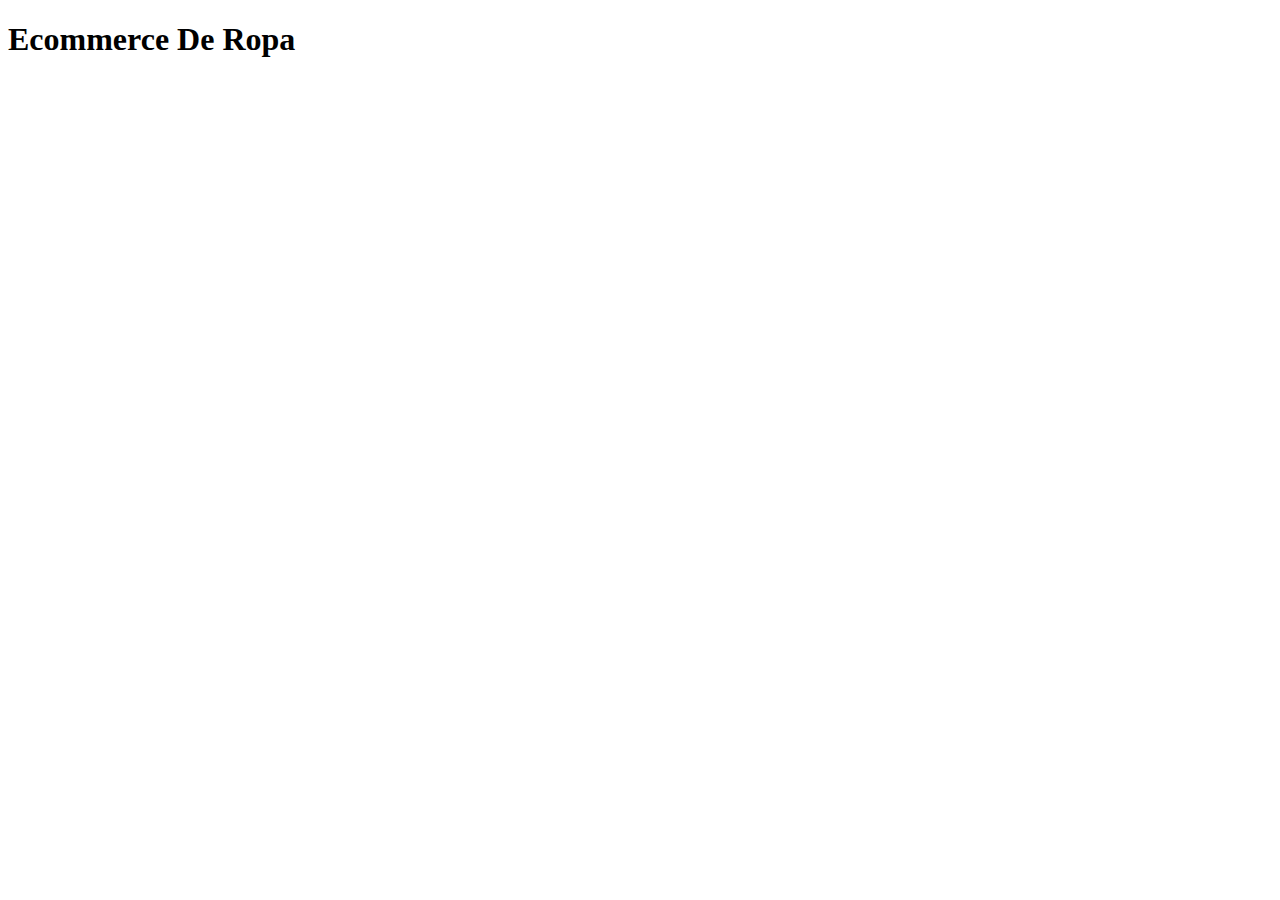
==== index.html @ 312924f1 "Primer commit" ====
<!DOCTYPE html>
<html lang="en">
<head>
    <meta charset="UTF-8">
    <meta name="viewport" content="width=device-width, initial-scale=1.0">
    <link rel="stylesheet" href="css/style.css">
    <title>Ecommerce De Ropa</title>
</head>
<body>
    <h1>Ecommerce De Ropa</h1>
</body>
</html>
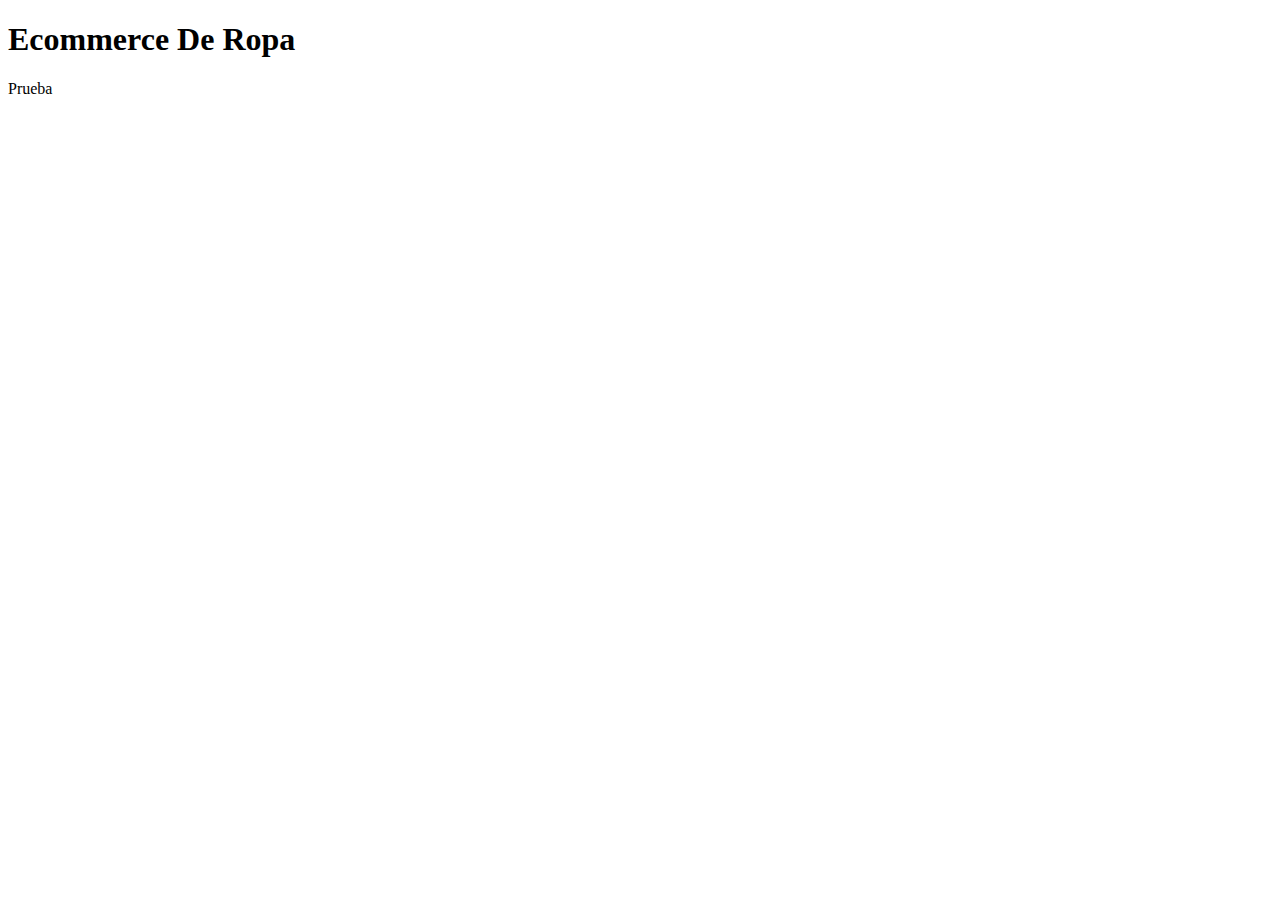
==== commit 2018ae59: "Creacion estructura de carpetas" ====
--- a/index.html
+++ b/index.html
@@ -8,5 +8,6 @@
 </head>
 <body>
     <h1>Ecommerce De Ropa</h1>
+    <p>Prueba</p>
 </body>
 </html>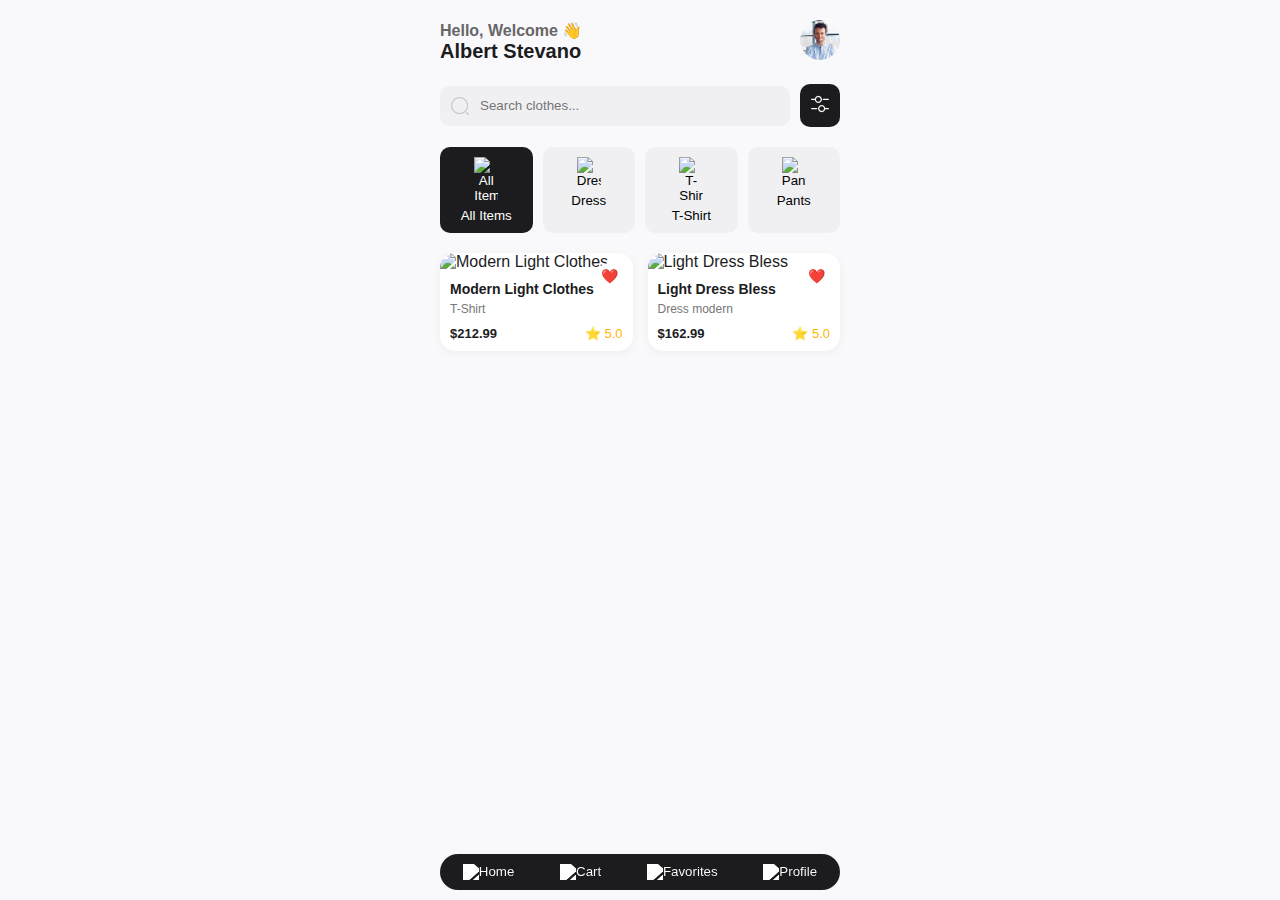
==== commit 7a3f67b9: "estructura de detail.html y css" ====
--- a/index.html
+++ b/index.html
@@ -7,7 +7,87 @@
     <title>Ecommerce De Ropa</title>
 </head>
 <body>
-    <h1>Ecommerce De Ropa</h1>
-    <p>Prueba</p>
+    <div class="container">
+        <!-- Encabezado con mensaje de bienvenida y foto de perfil -->
+        <header class="header">
+            <div class="welcome">
+                <h1>Hello, Welcome 👋</h1>
+                <h2 class="username">Albert Stevano</h2>
+            </div>
+
+            <div class="profile">
+                <img src="/storage/img/Profile.png" alt="Foto de perfil de Albert Stevano" class="profile-img">
+            </div>
+        </header>
+        <div class="search-bar">
+            <div class="search-input">
+                <img src="/storage/img/search-normal.png" alt="Buscar" class="search-icon">
+                <input type="text" placeholder="Search clothes...">
+              </div>
+            <button class="filter-btn">
+              <img src="/storage/img/Main Icon.png" alt="Filter icon">
+            </button>
+          </div>
+
+          <div class="category-bar">
+            <button class="category-btn active">
+              <img src="/storage/img/all.png" alt="All Items">
+              <span>All Items</span>
+            </button>
+          
+            <button class="category-btn">
+              <img src="/storage/img/dress.png" alt="Dress">
+              <span>Dress</span>
+            </button>
+          
+            <button class="category-btn">
+              <img src="/storage/img/tshirt.png" alt="T-Shirt">
+              <span>T-Shirt</span>
+            </button>
+          
+            <button class="category-btn">
+              <img src="/storage/img/pants.png" alt="Pants">
+              <span>Pants</span>
+            </button>
+          </div>
+          <div class="product-list">
+            <div class="product-card">
+              <div class="product-image">
+                <img src="/storage/img/product1.png" alt="Modern Light Clothes">
+                <button class="favorite-btn">❤️</button>
+              </div>
+              <div class="product-info">
+                <h3>Modern Light Clothes</h3>
+                <p class="product-category">T-Shirt</p>
+                <div class="price-rating">
+                  <span class="price">$212.99</span>
+                  <span class="rating">⭐ 5.0</span>
+                </div>
+              </div>
+            </div>
+          
+            <div class="product-card">
+              <div class="product-image">
+                <img src="/storage/img/product2.png" alt="Light Dress Bless">
+                <button class="favorite-btn">❤️</button>
+              </div>
+              <div class="product-info">
+                <h3>Light Dress Bless</h3>
+                <p class="product-category">Dress modern</p>
+                <div class="price-rating">
+                  <span class="price">$162.99</span>
+                  <span class="rating">⭐ 5.0</span>
+                </div>
+              </div>
+            </div>
+          </div>
+    </div>
+    <nav class="bottom-nav">
+        <button><img src="/storage/img/home.png" alt="Home"></button>
+        <button><img src="/storage/img/cart.png" alt="Cart"></button>
+        <button><img src="/storage/img/heart.png" alt="Favorites"></button>
+        <button><img src="/storage/img/user.png" alt="Profile"></button>
+      </nav>
+      
 </body>
-</html>+</html>
--- a/css/style.css
+++ b/css/style.css
@@ -0,0 +1,208 @@
+/* ----------- RESET BÁSICO ----------- */
+/* Elimina márgenes y paddings por defecto, y establece el sistema de cajas */
+* {
+  margin: 0;
+  padding: 0;
+  box-sizing: border-box;
+  font-family: 'Encode Sans', sans-serif;
+}
+
+body {
+  background-color: #f9f9fc; /* Color de fondo suave */
+  color: #1c1c1e; /* Texto oscuro */
+  padding: 20px; /* Espaciado interno para separar del borde de pantalla */
+}
+
+.container {
+  max-width: 400px; /* Tamaño ideal para dispositivos móviles */
+  margin: auto; /* Centrado horizontal */
+}
+
+/* ----------- HEADER ----------- */
+.header {
+  display: flex;
+  justify-content: space-between; /* Separar el saludo del perfil */
+  align-items: center;
+  margin-bottom: 20px;
+}
+
+.welcome h1 {
+  font-size: 16px;
+  color: #666; /* Texto gris claro */
+}
+
+.username {
+  font-size: 20px;
+  font-weight: bold;
+}
+
+.profile-img {
+  width: 40px;
+  height: 40px;
+  border-radius: 50%; /* Imagen redonda */
+}
+
+/* ----------- SEARCH BAR ----------- */
+.search-bar {
+  display: flex;
+  align-items: center;
+  gap: 10px; /* Espacio entre input y botón */
+  margin-bottom: 20px;
+}
+
+.search-input {
+  flex: 1; /* Ocupa el espacio restante */
+  display: flex;
+  align-items: center;
+  background-color: #f0f0f3;
+  padding: 10px;
+  border-radius: 10px;
+}
+
+.search-icon {
+  width: 20px;
+  margin-right: 10px;
+}
+
+.search-input input {
+  border: none;
+  background: transparent; /* Elimina el fondo del input */
+  outline: none; /* Quita el borde al hacer clic */
+  width: 100%;
+}
+
+/* ----------- BOTÓN DE FILTRO ----------- */
+.filter-btn {
+  background-color: #1c1c1e; /* Fondo oscuro */
+  border: none;
+  padding: 10px;
+  border-radius: 10px;
+  cursor: pointer;
+}
+
+.filter-btn img {
+  width: 20px;
+}
+
+/* ----------- BARRA DE CATEGORÍAS ----------- */
+.category-bar {
+  display: flex;
+  justify-content: space-between;
+  gap: 10px; /* Espacio entre categorías */
+  margin-bottom: 20px;
+}
+
+.category-btn {
+  flex: 1;
+  background-color: #f0f0f3;
+  border: none;
+  padding: 10px;
+  border-radius: 10px;
+  display: flex;
+  flex-direction: column;
+  align-items: center;
+  gap: 5px;
+  cursor: pointer;
+}
+
+.category-btn.active {
+  background-color: #1c1c1e;
+  color: white;
+}
+
+.category-btn img {
+  width: 24px;
+}
+
+/* ----------- LISTA DE PRODUCTOS ----------- */
+.product-list {
+  display: grid;
+  grid-template-columns: 1fr 1fr; /* 2 columnas iguales */
+  gap: 15px;
+}
+
+.product-card {
+  background-color: white;
+  border-radius: 15px;
+  overflow: hidden;
+  box-shadow: 0 2px 8px rgba(0, 0, 0, 0.05); /* Sombra suave */
+}
+
+.product-image {
+  position: relative;
+}
+
+.product-image img {
+  width: 100%; /* Imagen ocupa todo el ancho de su contenedor */
+  display: block;
+}
+
+.favorite-btn {
+  position: absolute; /* Posiciona sobre la imagen */
+  top: 10px;
+  right: 10px;
+  background-color: white;
+  border: none;
+  border-radius: 50%;
+  padding: 5px;
+  font-size: 14px;
+  cursor: pointer;
+}
+
+.product-info {
+  padding: 10px;
+}
+
+.product-info h3 {
+  font-size: 14px;
+  margin-bottom: 5px;
+}
+
+.product-category {
+  font-size: 12px;
+  color: #777;
+  margin-bottom: 10px;
+}
+
+.price-rating {
+  display: flex;
+  justify-content: space-between;
+  align-items: center;
+  font-size: 13px;
+}
+
+.price {
+  font-weight: bold;
+  color: #1c1c1e;
+}
+
+.rating {
+  color: #ffb703; /* Estrella amarilla */
+}
+
+/* ----------- NAVEGACIÓN INFERIOR ----------- */
+.bottom-nav {
+  position: fixed;
+  bottom: 10px;
+  left: 50%;
+  transform: translateX(-50%); /* Centrado horizontal */
+  width: 90%;
+  max-width: 400px;
+  background-color: #1c1c1e;
+  padding: 10px 0;
+  border-radius: 30px;
+  display: flex;
+  justify-content: space-around;
+  align-items: center;
+}
+
+.bottom-nav button {
+  background: none;
+  border: none;
+  cursor: pointer;
+}
+
+.bottom-nav img {
+  width: 24px;
+  filter: brightness(0) invert(1); /* Convierte el ícono a blanco */
+}
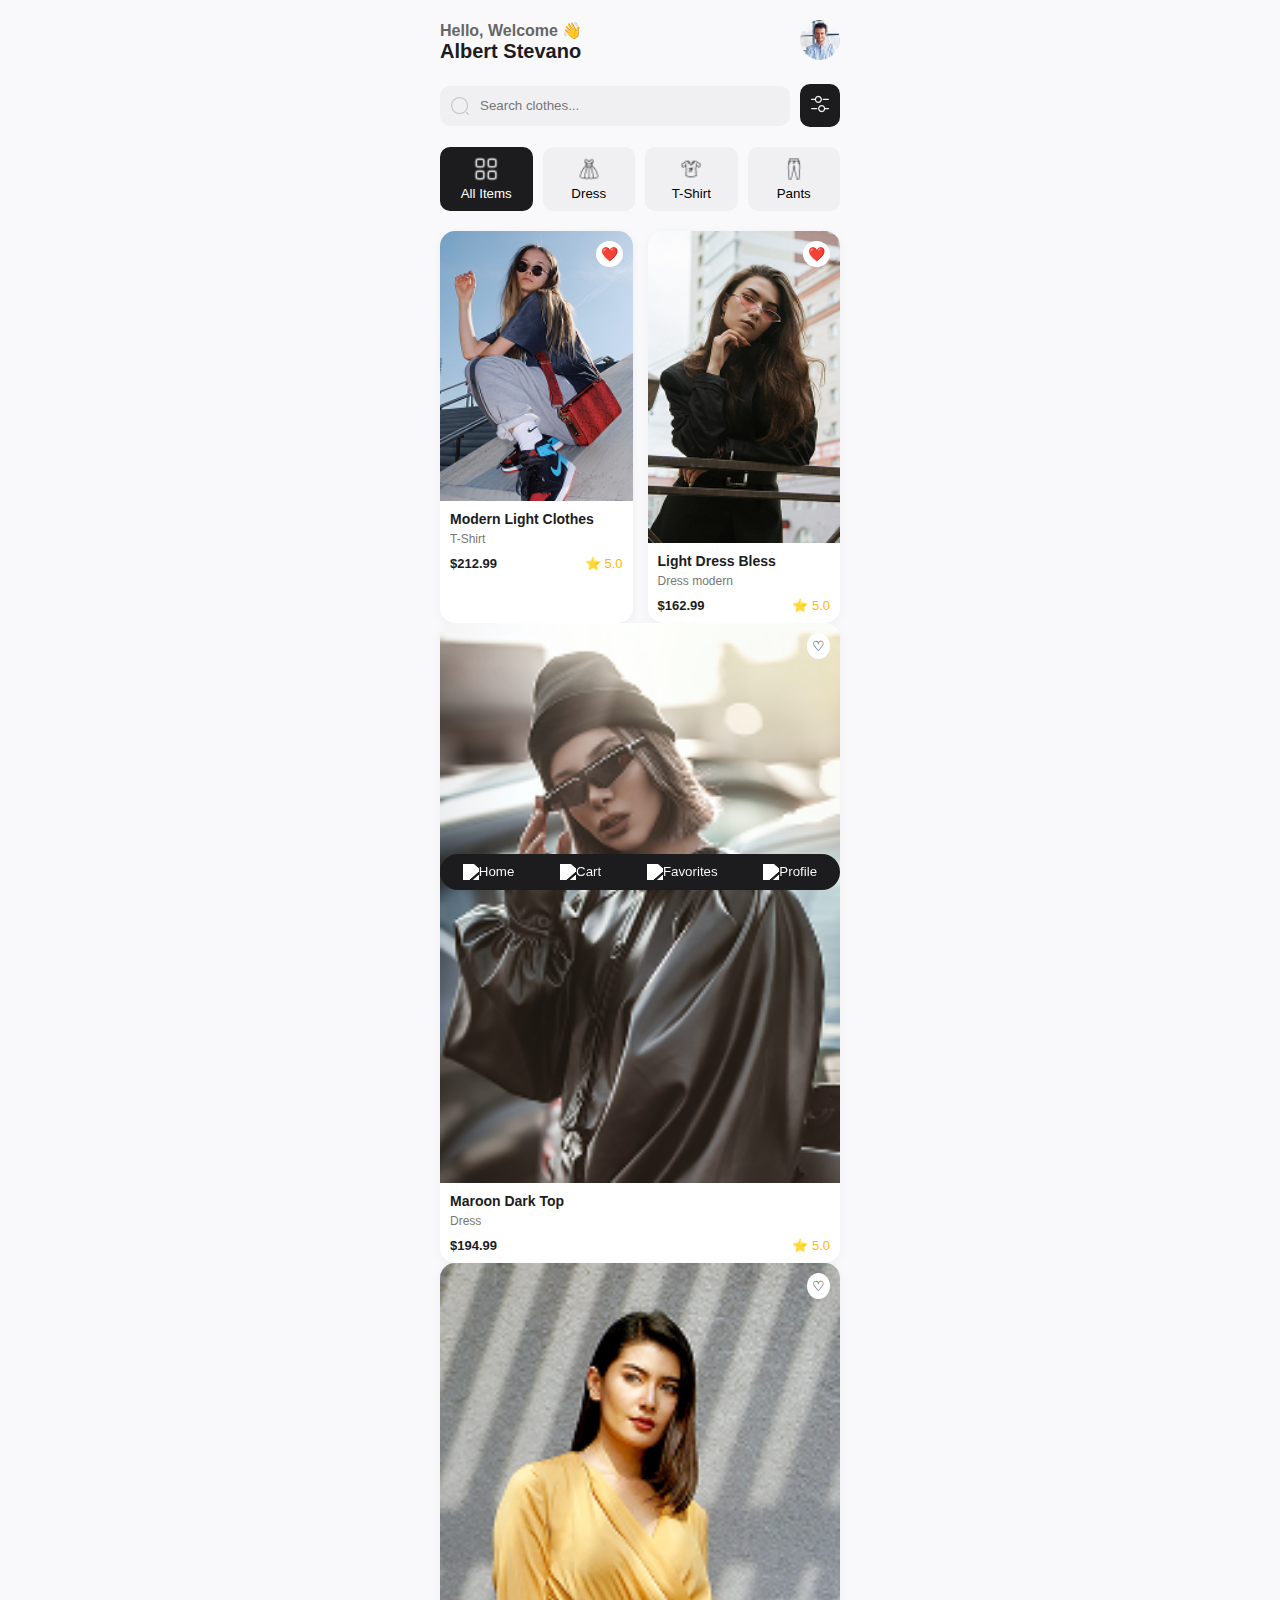
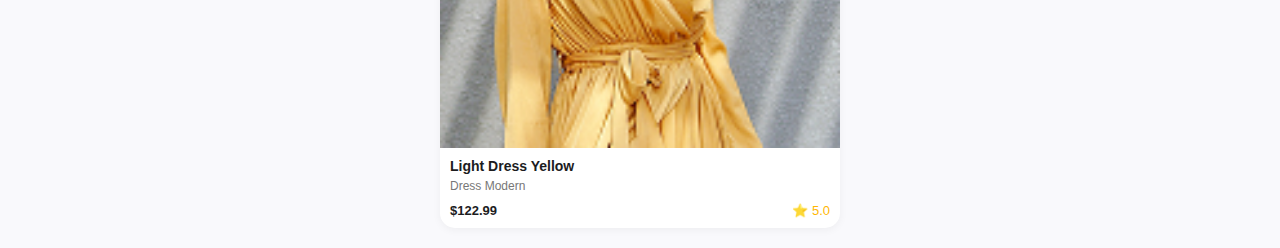
==== commit dd29f944: "Agregamos imagenes , estructura y diseño del detail.html" ====
--- a/index.html
+++ b/index.html
@@ -31,29 +31,29 @@
 
           <div class="category-bar">
             <button class="category-btn active">
-              <img src="/storage/img/all.png" alt="All Items">
+              <img src="/storage/img/Default Icon.png" alt="All Items">
               <span>All Items</span>
             </button>
           
             <button class="category-btn">
-              <img src="/storage/img/dress.png" alt="Dress">
+              <img src="/storage/img/Default Icon (1).png" alt="Dress">
               <span>Dress</span>
             </button>
           
             <button class="category-btn">
-              <img src="/storage/img/tshirt.png" alt="T-Shirt">
+              <img src="/storage/img/Default Icon (2).png" alt="T-Shirt">
               <span>T-Shirt</span>
             </button>
           
             <button class="category-btn">
-              <img src="/storage/img/pants.png" alt="Pants">
+              <img src="/storage/img/Default Icon (3).png" alt="Pants">
               <span>Pants</span>
             </button>
           </div>
           <div class="product-list">
             <div class="product-card">
               <div class="product-image">
-                <img src="/storage/img/product1.png" alt="Modern Light Clothes">
+                <img src="/storage/img/Product 1.png" alt="Modern Light Clothes">
                 <button class="favorite-btn">❤️</button>
               </div>
               <div class="product-info">
@@ -68,7 +68,7 @@
           
             <div class="product-card">
               <div class="product-image">
-                <img src="/storage/img/product2.png" alt="Light Dress Bless">
+                <img src="/storage/img/Product 2.png" alt="Light Dress Bless">
                 <button class="favorite-btn">❤️</button>
               </div>
               <div class="product-info">
@@ -78,6 +78,36 @@
                   <span class="price">$162.99</span>
                   <span class="rating">⭐ 5.0</span>
                 </div>
+              </div>
+            </div>
+          </div>
+
+          <div class="product-card">
+            <div class="product-image">
+              <img src="/storage/img/Product 3.png" alt="Maroon Dark Top">
+              <button class="favorite-btn">♡</button>
+            </div>
+            <div class="product-info">
+              <h3>Maroon Dark Top</h3>
+              <div class="product-category">Dress</div>
+              <div class="price-rating">
+                <span class="price">$194.99</span>
+                <span class="rating">⭐ 5.0</span>
+              </div>
+            </div>
+          </div>
+        
+          <div class="product-card">
+            <div class="product-image">
+              <img src="/storage/img/Product 4.png" alt="Light Dress Yellow">
+              <button class="favorite-btn">♡</button>
+            </div>
+            <div class="product-info">
+              <h3>Light Dress Yellow</h3>
+              <div class="product-category">Dress Modern</div>
+              <div class="price-rating">
+                <span class="price">$122.99</span>
+                <span class="rating">⭐ 5.0</span>
               </div>
             </div>
           </div>
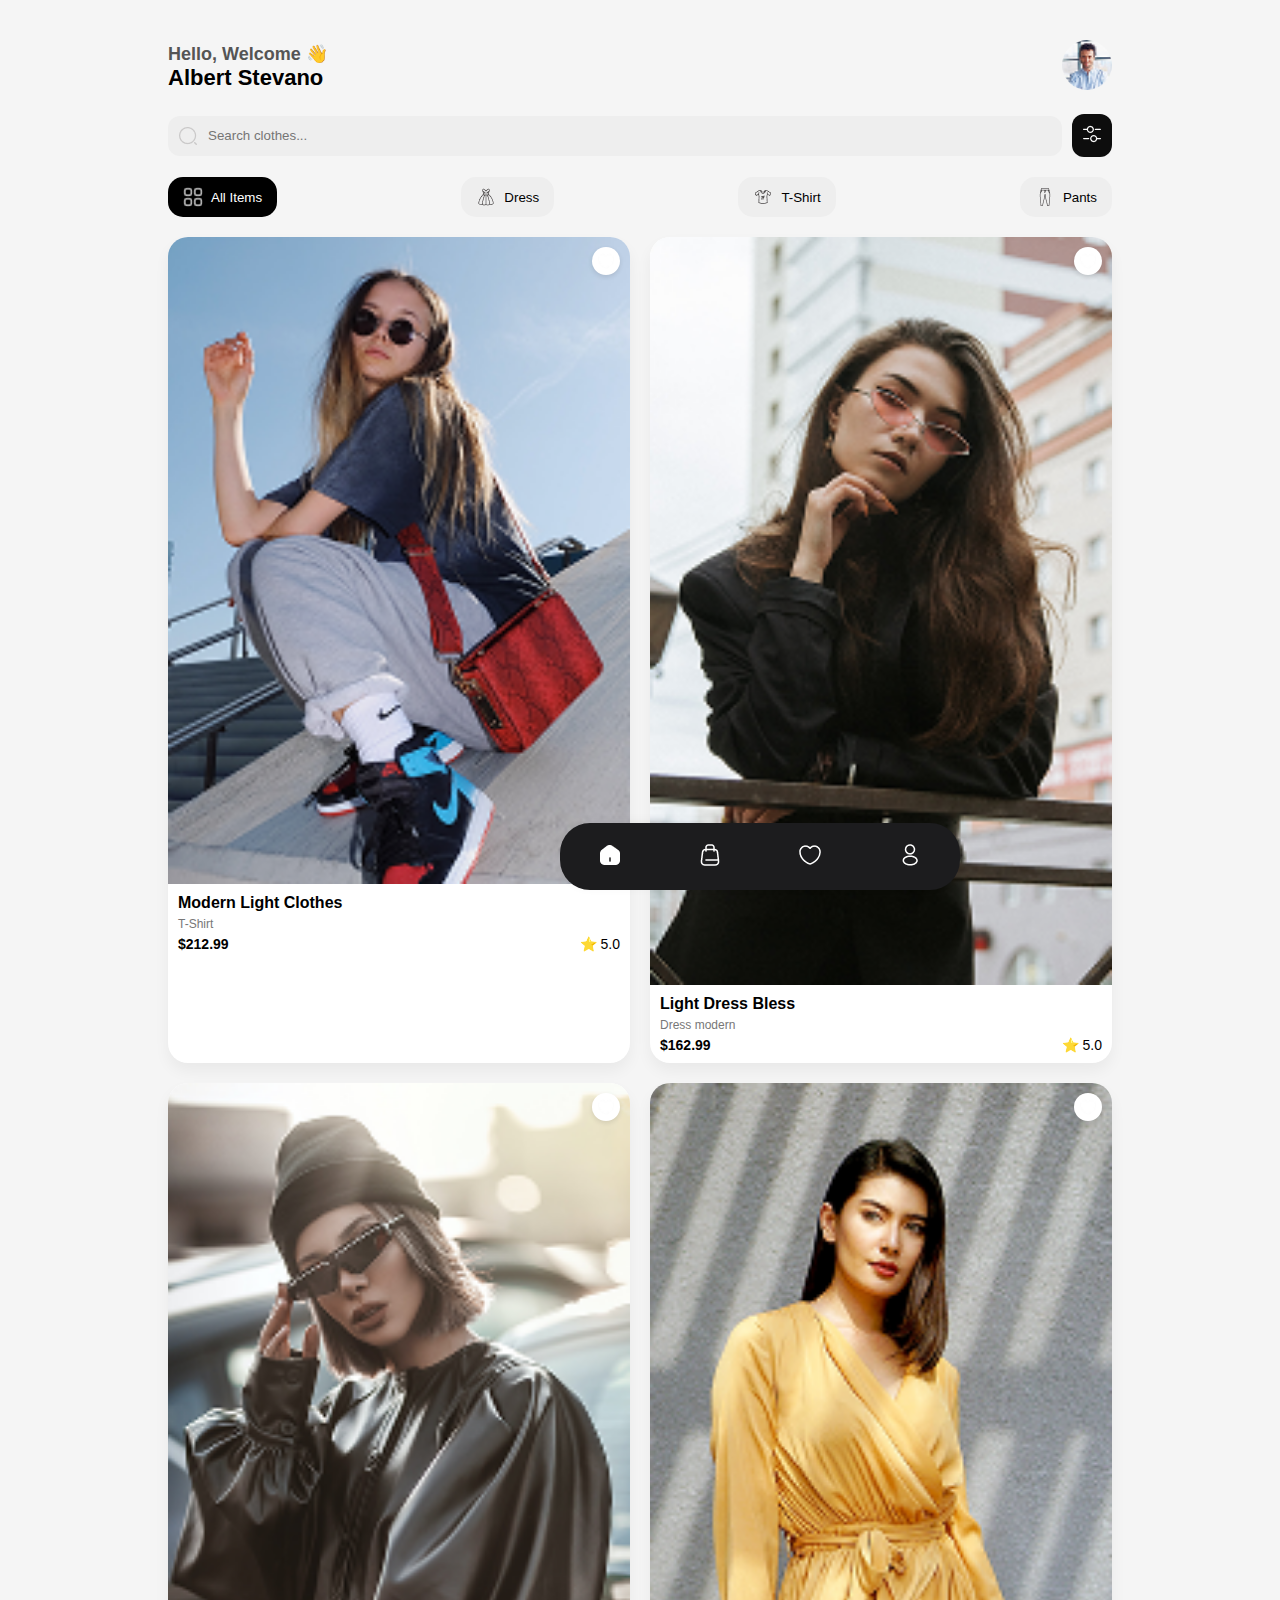
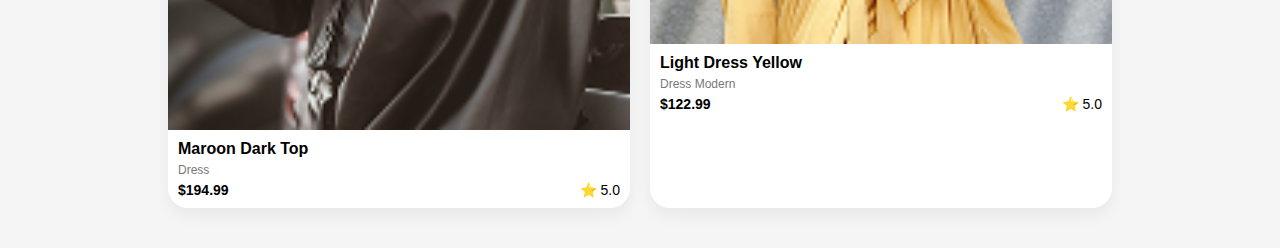
==== commit 9f104994: "Agregamos imagenes y css" ====
--- a/index.html
+++ b/index.html
@@ -50,17 +50,56 @@
               <span>Pants</span>
             </button>
           </div>
+
           <div class="product-list">
             <div class="product-card">
+                <div class="product-image">
+                  <img src="/storage/img/Product 1.png" alt="Modern Light Clothes">
+                  <button class="favorite-btn">
+                    <img src="/storage/img/Main Icon (5).png" alt="Favorite">
+                  </button>
+                </div>
+                <div class="product-info">
+                  <h3>Modern Light Clothes</h3>
+                  <p class="product-category">T-Shirt</p>
+                  <div class="price-rating">
+                    <span class="price">$212.99</span>
+                    <span class="rating">⭐ 5.0</span>
+                  </div>
+                </div>
+              
+            </div>
+          
+            <div class="product-card">
+              <a href="/views/detail.html" class="product-link">
+                <div class="product-image">
+                  <img src="/storage/img/Product 2.png" alt="Light Dress Bless">
+                  <button class="favorite-btn">
+                    <img src="/storage/img/Main Icon (5).png" alt="Favorite">
+                  </button>
+                </div>
+                <div class="product-info">
+                  <h3>Light Dress Bless</h3>
+                  <p class="product-category">Dress modern</p>
+                  <div class="price-rating">
+                    <span class="price">$162.99</span>
+                    <span class="rating">⭐ 5.0</span>
+                  </div>
+                </div>
+              </a>
+            </div>
+            <div class="product-card">
               <div class="product-image">
-                <img src="/storage/img/Product 1.png" alt="Modern Light Clothes">
-                <button class="favorite-btn">❤️</button>
+                <img src="/storage/img/Product 3.png" alt="Maroon Dark Top">
+                <button class="favorite-btn">
+                  <img src="/storage/img/Main Icon (5).png" alt="Favorite">
+                </button>
               </div>
               <div class="product-info">
-                <h3>Modern Light Clothes</h3>
-                <p class="product-category">T-Shirt</p>
+                <h3>Maroon Dark Top</h3>
+                <div class="product-category">Dress</div>
                 <div class="price-rating">
-                  <span class="price">$212.99</span>
+                  <span class="price">$194.99</span>
                   <span class="rating">⭐ 5.0</span>
                 </div>
               </div>
@@ -68,55 +107,28 @@
           
             <div class="product-card">
               <div class="product-image">
-                <img src="/storage/img/Product 2.png" alt="Light Dress Bless">
-                <button class="favorite-btn">❤️</button>
+                <img src="/storage/img/Product 4.png" alt="Light Dress Yellow">
+                <button class="favorite-btn">
+                  <img src="/storage/img/Main Icon (5).png" alt="Favorite">
+                </button>
               </div>
               <div class="product-info">
-                <h3>Light Dress Bless</h3>
-                <p class="product-category">Dress modern</p>
+                <h3>Light Dress Yellow</h3>
+                <div class="product-category">Dress Modern</div>
                 <div class="price-rating">
-                  <span class="price">$162.99</span>
+                  <span class="price">$122.99</span>
                   <span class="rating">⭐ 5.0</span>
                 </div>
               </div>
             </div>
           </div>
 
-          <div class="product-card">
-            <div class="product-image">
-              <img src="/storage/img/Product 3.png" alt="Maroon Dark Top">
-              <button class="favorite-btn">♡</button>
-            </div>
-            <div class="product-info">
-              <h3>Maroon Dark Top</h3>
-              <div class="product-category">Dress</div>
-              <div class="price-rating">
-                <span class="price">$194.99</span>
-                <span class="rating">⭐ 5.0</span>
-              </div>
-            </div>
-          </div>
-        
-          <div class="product-card">
-            <div class="product-image">
-              <img src="/storage/img/Product 4.png" alt="Light Dress Yellow">
-              <button class="favorite-btn">♡</button>
-            </div>
-            <div class="product-info">
-              <h3>Light Dress Yellow</h3>
-              <div class="product-category">Dress Modern</div>
-              <div class="price-rating">
-                <span class="price">$122.99</span>
-                <span class="rating">⭐ 5.0</span>
-              </div>
-            </div>
-          </div>
     </div>
     <nav class="bottom-nav">
-        <button><img src="/storage/img/home.png" alt="Home"></button>
-        <button><img src="/storage/img/cart.png" alt="Cart"></button>
-        <button><img src="/storage/img/heart.png" alt="Favorites"></button>
-        <button><img src="/storage/img/user.png" alt="Profile"></button>
+        <a href="index.html"><button><img src="/storage/img/Main Icon (1).png" alt="Home"></button></a>
+        <a href="#"><button><img src="/storage/img/Main Icon (2).png" alt="Cart"></button></a>
+        <a href="#"><button><img src="/storage/img/Main Icon (3).png" alt="Favorites"></button></a>
+        <a href="#"><button><img src="/storage/img/Main Icon (4).png" alt="Profile"></button></a>
       </nav>
       
 </body>
--- a/css/style.css
+++ b/css/style.css
@@ -1,131 +1,125 @@
-/* ----------- RESET BÁSICO ----------- */
-/* Elimina márgenes y paddings por defecto, y establece el sistema de cajas */
 * {
   margin: 0;
   padding: 0;
   box-sizing: border-box;
-  font-family: 'Encode Sans', sans-serif;
 }
 
 body {
-  background-color: #f9f9fc; /* Color de fondo suave */
-  color: #1c1c1e; /* Texto oscuro */
-  padding: 20px; /* Espaciado interno para separar del borde de pantalla */
+  font-family: 'Segoe UI', sans-serif;
+  background-color: #f5f5f5;
+  user-select: none; /* Evita selección azul */
 }
 
 .container {
-  max-width: 400px; /* Tamaño ideal para dispositivos móviles */
-  margin: auto; /* Centrado horizontal */
-}
-
-/* ----------- HEADER ----------- */
+  max-width: 400px;
+  margin: auto;
+  padding: 20px;
+}
+
+/* Header */
 .header {
   display: flex;
-  justify-content: space-between; /* Separar el saludo del perfil */
-  align-items: center;
+  justify-content: space-between;
+  align-items: center;
+}
+
+.welcome h1 {
+  font-size: 18px;
+  color: #555;
+}
+
+.username {
+  font-size: 22px;
+  font-weight: bold;
+}
+
+.profile-img {
+  width: 50px;
+  height: 50px;
+  border-radius: 50%;
+}
+
+/* Search bar */
+.search-bar {
+  display: flex;
+  align-items: center;
+  margin: 20px 0;
+  gap: 10px;
+}
+
+.search-input {
+  display: flex;
+  align-items: center;
+  background: #eee;
+  padding: 10px;
+  border-radius: 12px;
+  flex: 1;
+}
+
+.search-input input {
+  border: none;
+  background: transparent;
+  margin-left: 10px;
+  outline: none;
+  width: 100%;
+}
+
+.filter-btn {
+  background: #0d0d0d;
+  border: none;
+  padding: 10px;
+  border-radius: 12px;
+}
+
+/* Category bar */
+.category-bar {
+  display: flex;
+  justify-content: space-between;
+  overflow-x: auto;
   margin-bottom: 20px;
-}
-
-.welcome h1 {
-  font-size: 16px;
-  color: #666; /* Texto gris claro */
-}
-
-.username {
-  font-size: 20px;
-  font-weight: bold;
-}
-
-.profile-img {
-  width: 40px;
-  height: 40px;
-  border-radius: 50%; /* Imagen redonda */
-}
-
-/* ----------- SEARCH BAR ----------- */
-.search-bar {
-  display: flex;
-  align-items: center;
-  gap: 10px; /* Espacio entre input y botón */
-  margin-bottom: 20px;
-}
-
-.search-input {
-  flex: 1; /* Ocupa el espacio restante */
-  display: flex;
-  align-items: center;
-  background-color: #f0f0f3;
-  padding: 10px;
-  border-radius: 10px;
-}
-
-.search-icon {
+  gap: 10px;
+}
+
+.category-btn {
+  display: flex;
+  align-items: center;
+  gap: 8px;
+  padding: 10px 15px;
+  background-color: #eee;
+  border-radius: 15px;
+  border: none;
+  white-space: nowrap;
+  cursor: pointer;
+  transition: background 0.3s ease;
+}
+
+.category-btn.active {
+  background-color: #000;
+  color: #fff;
+}
+
+.category-btn img {
   width: 20px;
-  margin-right: 10px;
-}
-
-.search-input input {
-  border: none;
-  background: transparent; /* Elimina el fondo del input */
-  outline: none; /* Quita el borde al hacer clic */
-  width: 100%;
-}
-
-/* ----------- BOTÓN DE FILTRO ----------- */
-.filter-btn {
-  background-color: #1c1c1e; /* Fondo oscuro */
-  border: none;
-  padding: 10px;
-  border-radius: 10px;
-  cursor: pointer;
-}
-
-.filter-btn img {
-  width: 20px;
-}
-
-/* ----------- BARRA DE CATEGORÍAS ----------- */
-.category-bar {
-  display: flex;
-  justify-content: space-between;
-  gap: 10px; /* Espacio entre categorías */
-  margin-bottom: 20px;
-}
-
-.category-btn {
-  flex: 1;
-  background-color: #f0f0f3;
-  border: none;
-  padding: 10px;
-  border-radius: 10px;
-  display: flex;
-  flex-direction: column;
-  align-items: center;
-  gap: 5px;
-  cursor: pointer;
-}
-
-.category-btn.active {
-  background-color: #1c1c1e;
-  color: white;
-}
-
-.category-btn img {
-  width: 24px;
-}
-
-/* ----------- LISTA DE PRODUCTOS ----------- */
+  height: 20px;
+}
+
+/* Product list */
 .product-list {
   display: grid;
-  grid-template-columns: 1fr 1fr; /* 2 columnas iguales */
-  gap: 15px;
+  grid-template-columns: 1fr 1fr;
+  gap: 20px;
 }
 
 .product-card {
-  background-color: white;
-  border-radius: 15px;
+  background: #fff;
+  border-radius: 20px;
   overflow: hidden;
-  box-shadow: 0 2px 8px rgba(0, 0, 0, 0.05); /* Sombra suave */
+  box-shadow: 0 8px 15px rgba(0,0,0,0.05);
+}
+
+.product-link {
+  color: inherit;
+  text-decoration: none;
 }
 
 .product-image {
@@ -133,20 +127,25 @@
 }
 
 .product-image img {
-  width: 100%; /* Imagen ocupa todo el ancho de su contenedor */
+  width: 100%;
   display: block;
 }
 
 .favorite-btn {
-  position: absolute; /* Posiciona sobre la imagen */
+  position: absolute;
   top: 10px;
   right: 10px;
-  background-color: white;
+  background: #fff;
   border: none;
   border-radius: 50%;
   padding: 5px;
-  font-size: 14px;
+  box-shadow: 0 2px 5px rgba(0,0,0,0.1);
   cursor: pointer;
+}
+
+.favorite-btn img {
+  width: 18px;
+  height: 18px;
 }
 
 .product-info {
@@ -154,30 +153,54 @@
 }
 
 .product-info h3 {
-  font-size: 14px;
+  font-size: 16px;
   margin-bottom: 5px;
 }
 
 .product-category {
   font-size: 12px;
   color: #777;
-  margin-bottom: 10px;
 }
 
 .price-rating {
   display: flex;
   justify-content: space-between;
   align-items: center;
-  font-size: 13px;
+  font-size: 14px;
+  margin-top: 5px;
 }
 
 .price {
   font-weight: bold;
-  color: #1c1c1e;
-}
-
-.rating {
-  color: #ffb703; /* Estrella amarilla */
+  color: #000;
+}
+
+/* Bottom Navigation */
+.bottom-nav {
+  position: fixed;
+  bottom: 0;
+  left: 0;
+  right: 0;
+  max-width: 400px;
+  margin: auto;
+  background-color: #fff;
+  display: flex;
+  justify-content: space-around;
+  padding: 10px 0;
+  box-shadow: 0 -2px 10px rgba(0,0,0,0.05);
+  border-top-left-radius: 15px;
+  border-top-right-radius: 15px;
+}
+
+.bottom-nav button {
+  background: none;
+  border: none;
+  padding: 5px;
+}
+
+.bottom-nav img {
+  width: 24px;
+  height: 24px;
 }
 
 /* ----------- NAVEGACIÓN INFERIOR ----------- */
@@ -185,15 +208,16 @@
   position: fixed;
   bottom: 10px;
   left: 50%;
-  transform: translateX(-50%); /* Centrado horizontal */
+  transform: translateX(-50%);
   width: 90%;
   max-width: 400px;
   background-color: #1c1c1e;
-  padding: 10px 0;
+  padding: 15px 0;
   border-radius: 30px;
   display: flex;
   justify-content: space-around;
   align-items: center;
+  z-index: 100; /* Asegurar que la barra esté siempre encima */
 }
 
 .bottom-nav button {
@@ -204,5 +228,13 @@
 
 .bottom-nav img {
   width: 24px;
-  filter: brightness(0) invert(1); /* Convierte el ícono a blanco */
-}
+  filter: brightness(0) invert(1);
+}
+
+/* ----------- VISTA ESCRITORIO ----------- */
+@media (min-width: 768px) {
+  .container {
+    max-width: 1024px;
+    padding: 40px;
+  }
+}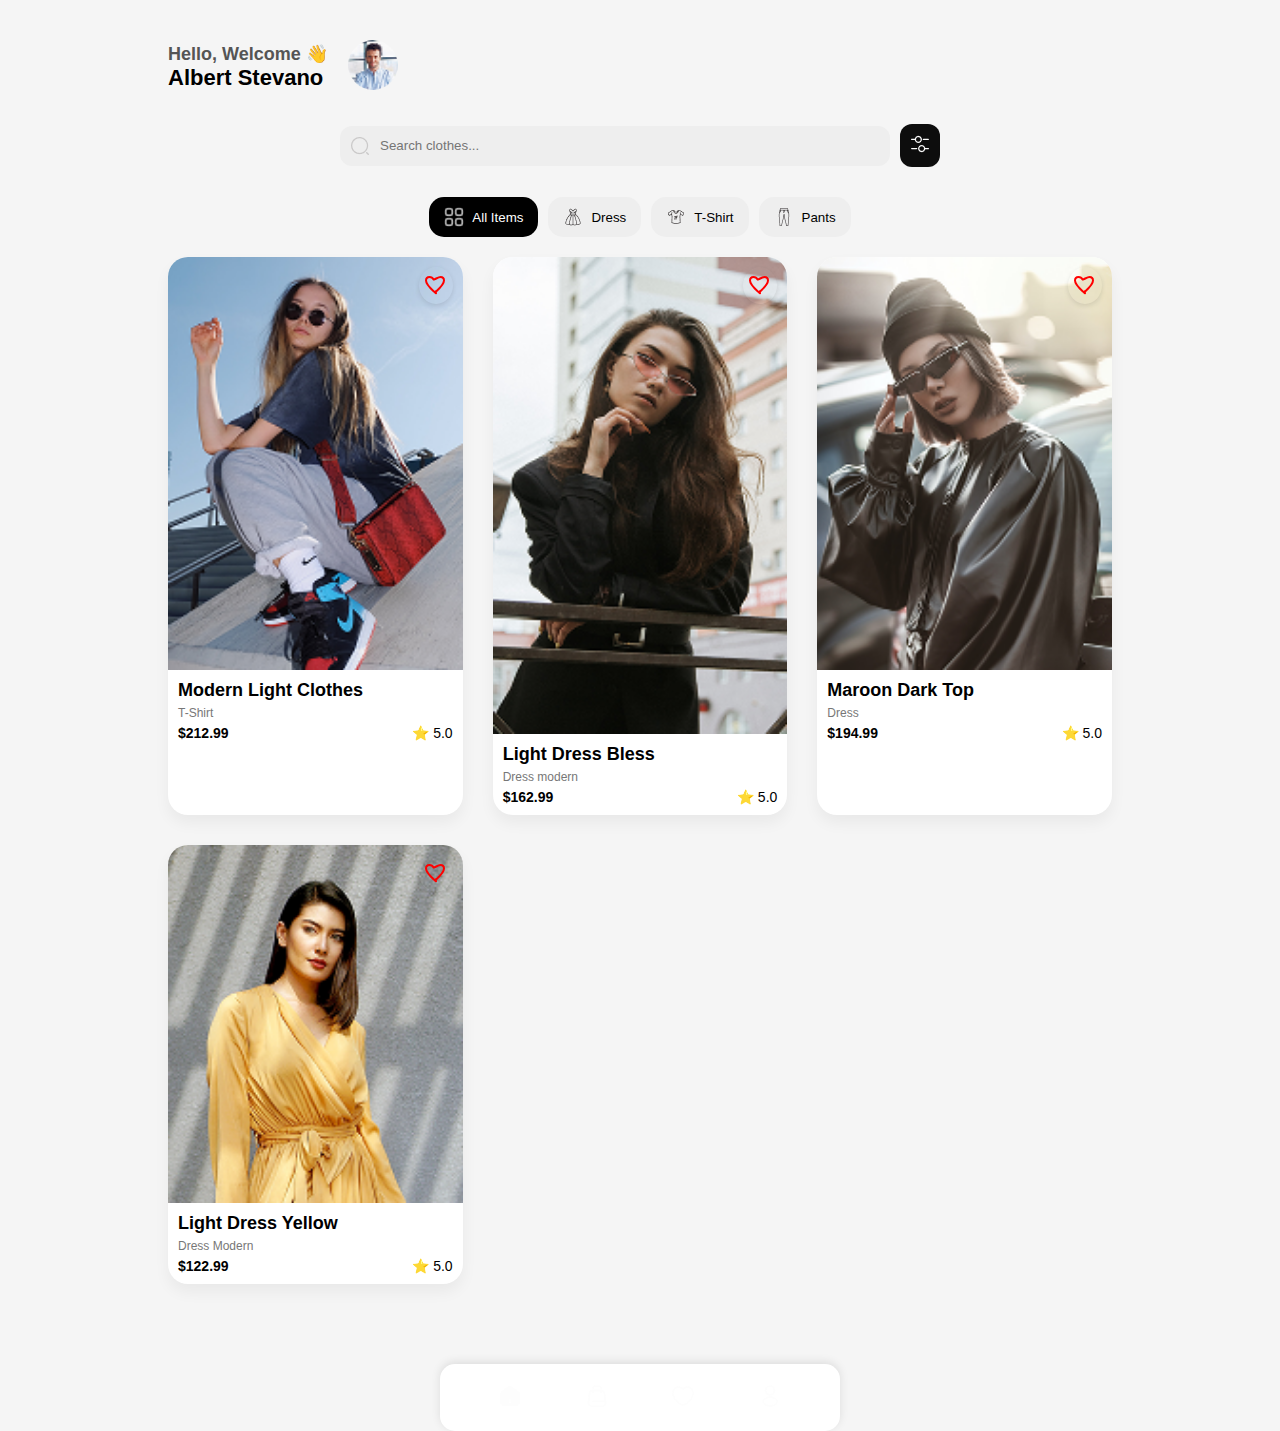
==== commit c163dc41: "Agregamos un poco de javascript y diseños" ====
--- a/index.html
+++ b/index.html
@@ -56,7 +56,16 @@
                 <div class="product-image">
                   <img src="/storage/img/Product 1.png" alt="Modern Light Clothes">
                   <button class="favorite-btn">
-                    <img src="/storage/img/Main Icon (5).png" alt="Favorite">
+                    <svg class="heart-icon" viewBox="0 0 24 24" width="24" height="24" xmlns="http://www.w3.org/2000/svg">
+                      <path d="M12 21.35c-.4-.36-1.45-1.32-2.3-2.06C5.4 15.36 2 12.28 2 8.5
+                               2 6.5 3.5 5 5.5 5
+                               c1.74 0 3.41 1.15 4.13 2.44
+                               h.74C13.09 6.15 14.76 5 16.5 5
+                               C18.5 5 20 6.5 20 8.5
+                               c0 3.78-3.4 6.86-7.7 10.79
+                               l-.3.26-.3-.26z"
+                            fill="none" stroke="red" stroke-width="2" stroke-linecap="round" stroke-linejoin="round"/>
+                    </svg>
                   </button>
                 </div>
                 <div class="product-info">
@@ -75,7 +84,16 @@
                 <div class="product-image">
                   <img src="/storage/img/Product 2.png" alt="Light Dress Bless">
                   <button class="favorite-btn">
-                    <img src="/storage/img/Main Icon (5).png" alt="Favorite">
+                    <svg class="heart-icon" viewBox="0 0 24 24" width="24" height="24" xmlns="http://www.w3.org/2000/svg">
+                      <path d="M12 21.35c-.4-.36-1.45-1.32-2.3-2.06C5.4 15.36 2 12.28 2 8.5
+                               2 6.5 3.5 5 5.5 5
+                               c1.74 0 3.41 1.15 4.13 2.44
+                               h.74C13.09 6.15 14.76 5 16.5 5
+                               C18.5 5 20 6.5 20 8.5
+                               c0 3.78-3.4 6.86-7.7 10.79
+                               l-.3.26-.3-.26z"
+                            fill="none" stroke="red" stroke-width="2" stroke-linecap="round" stroke-linejoin="round"/>
+                    </svg>
                   </button>
                 </div>
                 <div class="product-info">
@@ -92,7 +110,16 @@
               <div class="product-image">
                 <img src="/storage/img/Product 3.png" alt="Maroon Dark Top">
                 <button class="favorite-btn">
-                  <img src="/storage/img/Main Icon (5).png" alt="Favorite">
+                  <svg class="heart-icon" viewBox="0 0 24 24" width="24" height="24" xmlns="http://www.w3.org/2000/svg">
+                    <path d="M12 21.35c-.4-.36-1.45-1.32-2.3-2.06C5.4 15.36 2 12.28 2 8.5
+                             2 6.5 3.5 5 5.5 5
+                             c1.74 0 3.41 1.15 4.13 2.44
+                             h.74C13.09 6.15 14.76 5 16.5 5
+                             C18.5 5 20 6.5 20 8.5
+                             c0 3.78-3.4 6.86-7.7 10.79
+                             l-.3.26-.3-.26z"
+                          fill="none" stroke="red" stroke-width="2" stroke-linecap="round" stroke-linejoin="round"/>
+                  </svg>
                 </button>
               </div>
               <div class="product-info">
@@ -108,8 +135,18 @@
             <div class="product-card">
               <div class="product-image">
                 <img src="/storage/img/Product 4.png" alt="Light Dress Yellow">
+                  <!--Saca de internet :)-->
                 <button class="favorite-btn">
-                  <img src="/storage/img/Main Icon (5).png" alt="Favorite">
+                  <svg class="heart-icon" viewBox="0 0 24 24" width="24" height="24" xmlns="http://www.w3.org/2000/svg">
+                    <path d="M12 21.35c-.4-.36-1.45-1.32-2.3-2.06C5.4 15.36 2 12.28 2 8.5
+                             2 6.5 3.5 5 5.5 5
+                             c1.74 0 3.41 1.15 4.13 2.44
+                             h.74C13.09 6.15 14.76 5 16.5 5
+                             C18.5 5 20 6.5 20 8.5
+                             c0 3.78-3.4 6.86-7.7 10.79
+                             l-.3.26-.3-.26z"
+                          fill="none" stroke="red" stroke-width="2" stroke-linecap="round" stroke-linejoin="round"/>
+                  </svg>
                 </button>
               </div>
               <div class="product-info">
@@ -130,6 +167,21 @@
         <a href="#"><button><img src="/storage/img/Main Icon (3).png" alt="Favorites"></button></a>
         <a href="#"><button><img src="/storage/img/Main Icon (4).png" alt="Profile"></button></a>
       </nav>
+
+        <!--Saca de internet :)-->
+      <script>
+        document.querySelectorAll('.favorite-btn').forEach(btn => {
+          btn.addEventListener('click', () => {
+            const heartPath = btn.querySelector('svg path');
+            const isFavorited = heartPath.getAttribute('fill') === 'red';
       
+            if (isFavorited) {
+              heartPath.setAttribute('fill', 'none');
+            } else {
+              heartPath.setAttribute('fill', 'red');
+            }
+          });
+        });
+      </script>
 </body>
 </html>
--- a/css/style.css
+++ b/css/style.css
@@ -237,4 +237,53 @@
     max-width: 1024px;
     padding: 40px;
   }
-}+
+  .header {
+    justify-content: flex-start;
+    gap: 20px;
+  }
+
+  .search-bar {
+    max-width: 600px;
+    margin: 30px auto;
+  }
+
+  .category-bar {
+    justify-content: center;
+    flex-wrap: wrap;
+  }
+
+  .product-list {
+    grid-template-columns: repeat(3, 1fr);
+    gap: 30px;
+  }
+
+  .product-info h3 {
+    font-size: 18px;
+  }
+
+  .bottom-nav {
+    position: static;
+    transform: none;
+    margin-top: 40px;
+    border-radius: 15px;
+    justify-content: space-evenly;
+    background-color: #fff;
+    box-shadow: 0 -2px 10px rgba(0,0,0,0.1);
+  }
+
+  .bottom-nav img {
+    filter: none;
+  }
+}
+
+.favorite-btn {
+  background: none;
+  border: none;
+  cursor: pointer;
+  padding: 5px;
+}
+
+.favorite-btn .heart-icon {
+  transition: fill 0.3s ease;
+}
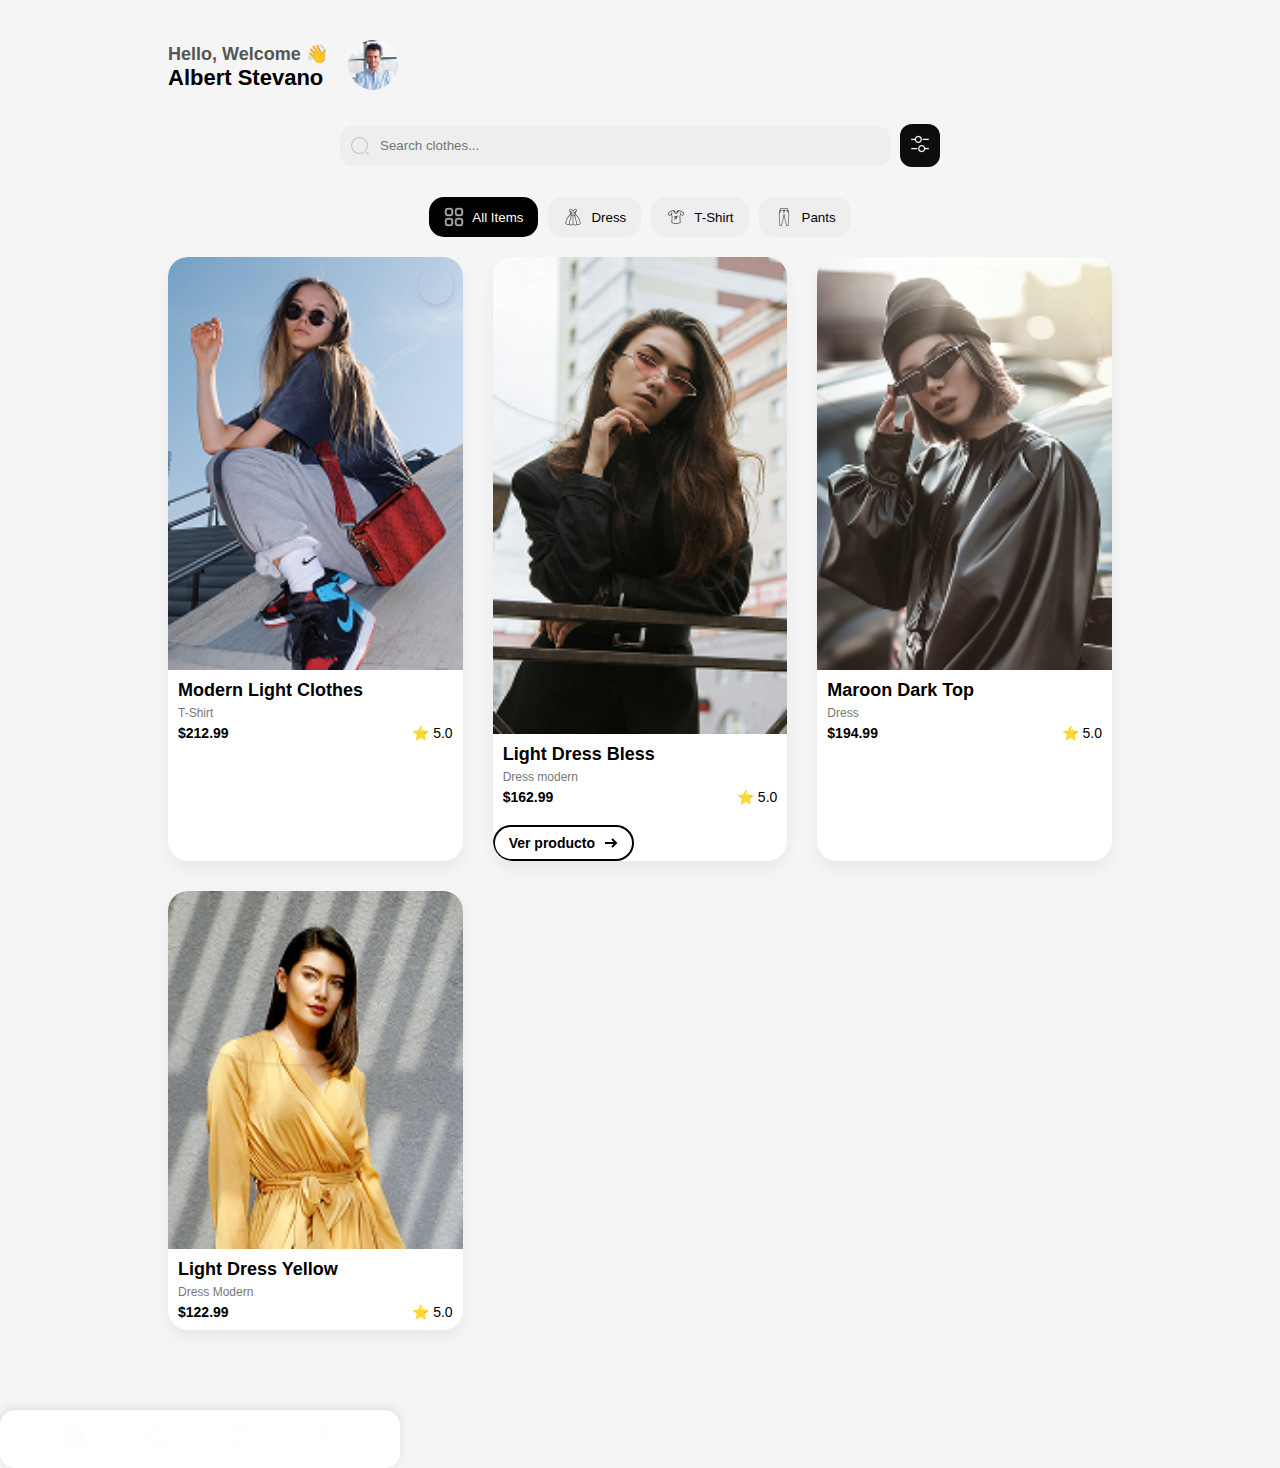
==== commit 690a446d: "Comentarios y unas pequeñas modificaciones" ====
--- a/index.html
+++ b/index.html
@@ -1,73 +1,87 @@
 <!DOCTYPE html>
 <html lang="en">
 <head>
+    <!-- Configuración básica del documento -->
     <meta charset="UTF-8">
     <meta name="viewport" content="width=device-width, initial-scale=1.0">
+    <!-- Enlace al archivo CSS principal -->
     <link rel="stylesheet" href="css/style.css">
     <title>Ecommerce De Ropa</title>
 </head>
 <body>
     <div class="container">
-        <!-- Encabezado con mensaje de bienvenida y foto de perfil -->
+
+        <!-- 🧢 ENCABEZADO PRINCIPAL -->
         <header class="header">
+            <!-- Mensaje de bienvenida -->
             <div class="welcome">
                 <h1>Hello, Welcome 👋</h1>
                 <h2 class="username">Albert Stevano</h2>
             </div>
 
+            <!-- Imagen de perfil del usuario -->
             <div class="profile">
                 <img src="/storage/img/Profile.png" alt="Foto de perfil de Albert Stevano" class="profile-img">
             </div>
         </header>
+
+        <!-- 🔍 BARRA DE BÚSQUEDA -->
         <div class="search-bar">
             <div class="search-input">
                 <img src="/storage/img/search-normal.png" alt="Buscar" class="search-icon">
                 <input type="text" placeholder="Search clothes...">
-              </div>
+            </div>
+            <!-- Botón para aplicar filtros (estéticamente poderoso, funcionalmente aún en veremos) -->
             <button class="filter-btn">
               <img src="/storage/img/Main Icon.png" alt="Filter icon">
             </button>
-          </div>
+        </div>
 
-          <div class="category-bar">
+        <!-- 🧭 CATEGORÍAS DE PRODUCTOS -->
+        <div class="category-bar">
+            <!-- Categoría: Todos los productos -->
             <button class="category-btn active">
               <img src="/storage/img/Default Icon.png" alt="All Items">
               <span>All Items</span>
             </button>
-          
+
+            <!-- Categoría: Vestidos -->
             <button class="category-btn">
               <img src="/storage/img/Default Icon (1).png" alt="Dress">
               <span>Dress</span>
             </button>
-          
+
+            <!-- Categoría: Camisetas -->
             <button class="category-btn">
               <img src="/storage/img/Default Icon (2).png" alt="T-Shirt">
               <span>T-Shirt</span>
             </button>
-          
+
+            <!-- Categoría: Pantalones -->
             <button class="category-btn">
               <img src="/storage/img/Default Icon (3).png" alt="Pants">
               <span>Pants</span>
             </button>
-          </div>
+        </div>
 
-          <div class="product-list">
+        <!-- 🛍️ LISTA DE PRODUCTOS -->
+        <div class="product-list">
+
+            <!-- Tarjeta de producto 1 -->
             <div class="product-card">
                 <div class="product-image">
                   <img src="/storage/img/Product 1.png" alt="Modern Light Clothes">
+                  
+                  <!-- Botón para marcar como favorito -->
                   <button class="favorite-btn">
+                    <!-- Ícono de corazón SVG -->
                     <svg class="heart-icon" viewBox="0 0 24 24" width="24" height="24" xmlns="http://www.w3.org/2000/svg">
-                      <path d="M12 21.35c-.4-.36-1.45-1.32-2.3-2.06C5.4 15.36 2 12.28 2 8.5
-                               2 6.5 3.5 5 5.5 5
-                               c1.74 0 3.41 1.15 4.13 2.44
-                               h.74C13.09 6.15 14.76 5 16.5 5
-                               C18.5 5 20 6.5 20 8.5
-                               c0 3.78-3.4 6.86-7.7 10.79
-                               l-.3.26-.3-.26z"
-                            fill="none" stroke="red" stroke-width="2" stroke-linecap="round" stroke-linejoin="round"/>
+                      <path d="..." fill="none" stroke="red" stroke-width="2" stroke-linecap="round" stroke-linejoin="round"/>
                     </svg>
                   </button>
                 </div>
+
+                <!-- Información del producto -->
                 <div class="product-info">
                   <h3>Modern Light Clothes</h3>
                   <p class="product-category">T-Shirt</p>
@@ -76,24 +90,15 @@
                     <span class="rating">⭐ 5.0</span>
                   </div>
                 </div>
-              
             </div>
-          
+
+            <!-- Tarjeta de producto 2 con enlace a detalle -->
             <div class="product-card">
               <a href="/views/detail.html" class="product-link">
                 <div class="product-image">
                   <img src="/storage/img/Product 2.png" alt="Light Dress Bless">
                   <button class="favorite-btn">
-                    <svg class="heart-icon" viewBox="0 0 24 24" width="24" height="24" xmlns="http://www.w3.org/2000/svg">
-                      <path d="M12 21.35c-.4-.36-1.45-1.32-2.3-2.06C5.4 15.36 2 12.28 2 8.5
-                               2 6.5 3.5 5 5.5 5
-                               c1.74 0 3.41 1.15 4.13 2.44
-                               h.74C13.09 6.15 14.76 5 16.5 5
-                               C18.5 5 20 6.5 20 8.5
-                               c0 3.78-3.4 6.86-7.7 10.79
-                               l-.3.26-.3-.26z"
-                            fill="none" stroke="red" stroke-width="2" stroke-linecap="round" stroke-linejoin="round"/>
-                    </svg>
+                    <svg class="heart-icon" ...></svg>
                   </button>
                 </div>
                 <div class="product-info">
@@ -105,21 +110,23 @@
                   </div>
                 </div>
               </a>
+
+              <!-- Botón adicional para ver producto (sí, ya estaba dentro del <a>, pero doble seguridad nunca sobra) -->
+              <a href="/views/detail.html" class="btn-ver-mas">
+                <span>Ver producto</span>
+                <svg viewBox="0 0 13 10" height="10px" width="15px">
+                  <path d="M1,5 L11,5"></path>
+                  <polyline points="8 1 12 5 8 9"></polyline>
+                </svg>
+              </a>
             </div>
+
+            <!-- Tarjeta de producto 3 -->
             <div class="product-card">
               <div class="product-image">
                 <img src="/storage/img/Product 3.png" alt="Maroon Dark Top">
                 <button class="favorite-btn">
-                  <svg class="heart-icon" viewBox="0 0 24 24" width="24" height="24" xmlns="http://www.w3.org/2000/svg">
-                    <path d="M12 21.35c-.4-.36-1.45-1.32-2.3-2.06C5.4 15.36 2 12.28 2 8.5
-                             2 6.5 3.5 5 5.5 5
-                             c1.74 0 3.41 1.15 4.13 2.44
-                             h.74C13.09 6.15 14.76 5 16.5 5
-                             C18.5 5 20 6.5 20 8.5
-                             c0 3.78-3.4 6.86-7.7 10.79
-                             l-.3.26-.3-.26z"
-                          fill="none" stroke="red" stroke-width="2" stroke-linecap="round" stroke-linejoin="round"/>
-                  </svg>
+                  <svg class="heart-icon" ...></svg>
                 </button>
               </div>
               <div class="product-info">
@@ -131,22 +138,13 @@
                 </div>
               </div>
             </div>
-          
+
+            <!-- Tarjeta de producto 4 (saca de internet 😅) -->
             <div class="product-card">
               <div class="product-image">
                 <img src="/storage/img/Product 4.png" alt="Light Dress Yellow">
-                  <!--Saca de internet :)-->
                 <button class="favorite-btn">
-                  <svg class="heart-icon" viewBox="0 0 24 24" width="24" height="24" xmlns="http://www.w3.org/2000/svg">
-                    <path d="M12 21.35c-.4-.36-1.45-1.32-2.3-2.06C5.4 15.36 2 12.28 2 8.5
-                             2 6.5 3.5 5 5.5 5
-                             c1.74 0 3.41 1.15 4.13 2.44
-                             h.74C13.09 6.15 14.76 5 16.5 5
-                             C18.5 5 20 6.5 20 8.5
-                             c0 3.78-3.4 6.86-7.7 10.79
-                             l-.3.26-.3-.26z"
-                          fill="none" stroke="red" stroke-width="2" stroke-linecap="round" stroke-linejoin="round"/>
-                  </svg>
+                  <svg class="heart-icon" ...></svg>
                 </button>
               </div>
               <div class="product-info">
@@ -158,23 +156,36 @@
                 </div>
               </div>
             </div>
-          </div>
+        </div>
+    </div>
 
-    </div>
+    <!-- 📱 NAVEGACIÓN INFERIOR FIJA -->
     <nav class="bottom-nav">
-        <a href="index.html"><button><img src="/storage/img/Main Icon (1).png" alt="Home"></button></a>
-        <a href="#"><button><img src="/storage/img/Main Icon (2).png" alt="Cart"></button></a>
-        <a href="#"><button><img src="/storage/img/Main Icon (3).png" alt="Favorites"></button></a>
-        <a href="#"><button><img src="/storage/img/Main Icon (4).png" alt="Profile"></button></a>
-      </nav>
+        <!-- Enlace a Inicio -->
+        <a href="index.html">
+            <button><img src="/storage/img/Main Icon (1).png" alt="Home"></button>
+        </a>
+        <!-- Enlace a Carrito -->
+        <a href="#">
+            <button><img src="/storage/img/Main Icon (2).png" alt="Cart"></button>
+        </a>
+        <!-- Enlace a Favoritos -->
+        <a href="#">
+            <button><img src="/storage/img/Main Icon (3).png" alt="Favorites"></button>
+        </a>
+        <!-- Enlace a Perfil -->
+        <a href="#">
+            <button><img src="/storage/img/Main Icon (4).png" alt="Profile"></button>
+        </a>
+    </nav>
 
-        <!--Saca de internet :)-->
-      <script>
+    <!-- ❤️ SCRIPT para activar/desactivar favoritos -->
+    <script>
         document.querySelectorAll('.favorite-btn').forEach(btn => {
           btn.addEventListener('click', () => {
             const heartPath = btn.querySelector('svg path');
             const isFavorited = heartPath.getAttribute('fill') === 'red';
-      
+
             if (isFavorited) {
               heartPath.setAttribute('fill', 'none');
             } else {
@@ -182,6 +193,6 @@
             }
           });
         });
-      </script>
+    </script>
 </body>
 </html>
--- a/css/style.css
+++ b/css/style.css
@@ -1,25 +1,28 @@
+/* ==== RESET GENERAL ==== */
 * {
   margin: 0;
   padding: 0;
-  box-sizing: border-box;
-}
-
+  box-sizing: border-box; /* Incluye padding y border en el tamaño total de los elementos */
+}
+
+/* ==== ESTILOS BASE DEL BODY ==== */
 body {
   font-family: 'Segoe UI', sans-serif;
   background-color: #f5f5f5;
-  user-select: none; /* Evita selección azul */
-}
-
+  user-select: none; /* Previene que el usuario seleccione texto accidentalmente */
+}
+
+/* ==== CONTENEDOR GENERAL ==== */
 .container {
   max-width: 400px;
-  margin: auto;
+  margin: auto; /* Centrado horizontal */
   padding: 20px;
 }
 
-/* Header */
+/* ==== HEADER SUPERIOR ==== */
 .header {
   display: flex;
-  justify-content: space-between;
+  justify-content: space-between; /* Espaciado entre título y perfil */
   align-items: center;
 }
 
@@ -36,10 +39,10 @@
 .profile-img {
   width: 50px;
   height: 50px;
-  border-radius: 50%;
-}
-
-/* Search bar */
+  border-radius: 50%; /* Imagen circular */
+}
+
+/* ==== BARRA DE BÚSQUEDA ==== */
 .search-bar {
   display: flex;
   align-items: center;
@@ -53,7 +56,7 @@
   background: #eee;
   padding: 10px;
   border-radius: 12px;
-  flex: 1;
+  flex: 1; /* Ocupa todo el ancho restante */
 }
 
 .search-input input {
@@ -71,11 +74,11 @@
   border-radius: 12px;
 }
 
-/* Category bar */
+/* ==== CATEGORÍAS ==== */
 .category-bar {
   display: flex;
   justify-content: space-between;
-  overflow-x: auto;
+  overflow-x: auto; /* Scroll horizontal si hay muchas categorías */
   margin-bottom: 20px;
   gap: 10px;
 }
@@ -88,7 +91,7 @@
   background-color: #eee;
   border-radius: 15px;
   border: none;
-  white-space: nowrap;
+  white-space: nowrap; /* Evita que se dividan en varias líneas */
   cursor: pointer;
   transition: background 0.3s ease;
 }
@@ -103,10 +106,10 @@
   height: 20px;
 }
 
-/* Product list */
+/* ==== LISTA DE PRODUCTOS ==== */
 .product-list {
   display: grid;
-  grid-template-columns: 1fr 1fr;
+  grid-template-columns: 1fr 1fr; /* Dos columnas */
   gap: 20px;
 }
 
@@ -131,6 +134,7 @@
   display: block;
 }
 
+/* ==== BOTÓN DE FAVORITOS EN PRODUCTOS ==== */
 .favorite-btn {
   position: absolute;
   top: 10px;
@@ -175,35 +179,7 @@
   color: #000;
 }
 
-/* Bottom Navigation */
-.bottom-nav {
-  position: fixed;
-  bottom: 0;
-  left: 0;
-  right: 0;
-  max-width: 400px;
-  margin: auto;
-  background-color: #fff;
-  display: flex;
-  justify-content: space-around;
-  padding: 10px 0;
-  box-shadow: 0 -2px 10px rgba(0,0,0,0.05);
-  border-top-left-radius: 15px;
-  border-top-right-radius: 15px;
-}
-
-.bottom-nav button {
-  background: none;
-  border: none;
-  padding: 5px;
-}
-
-.bottom-nav img {
-  width: 24px;
-  height: 24px;
-}
-
-/* ----------- NAVEGACIÓN INFERIOR ----------- */
+/* ==== NAVEGACIÓN INFERIOR (VERSIÓN MÓVIL) ==== */
 .bottom-nav {
   position: fixed;
   bottom: 10px;
@@ -217,7 +193,7 @@
   display: flex;
   justify-content: space-around;
   align-items: center;
-  z-index: 100; /* Asegurar que la barra esté siempre encima */
+  z-index: 100; /* Para que siempre esté encima */
 }
 
 .bottom-nav button {
@@ -228,10 +204,44 @@
 
 .bottom-nav img {
   width: 24px;
-  filter: brightness(0) invert(1);
-}
-
-/* ----------- VISTA ESCRITORIO ----------- */
+  filter: brightness(0) invert(1); /* Iconos blancos */
+}
+
+/* ==== BOTÓN “VER MÁS” ==== */
+.btn-ver-mas {
+  display: inline-flex;
+  align-items: center;
+  justify-content: center;
+  gap: 8px;
+  margin-top: 10px;
+  text-decoration: none;
+  color: #000;
+  font-weight: 600;
+  border: 2px solid #000;
+  padding: 8px 14px;
+  border-radius: 25px;
+  transition: all 0.3s ease;
+  font-size: 14px;
+}
+
+.btn-ver-mas svg {
+  fill: none;
+  stroke: #000;
+  stroke-width: 2px;
+  transition: transform 0.3s ease;
+}
+
+.btn-ver-mas:hover {
+  background-color: #000;
+  color: #fff;
+}
+
+.btn-ver-mas:hover svg {
+  stroke: #fff;
+  transform: translateX(4px); /* Anima la flecha hacia la derecha */
+}
+
+/* ==== ESTILOS PARA ESCRITORIO ==== */
 @media (min-width: 768px) {
   .container {
     max-width: 1024px;
@@ -254,7 +264,7 @@
   }
 
   .product-list {
-    grid-template-columns: repeat(3, 1fr);
+    grid-template-columns: repeat(3, 1fr); /* Tres columnas */
     gap: 30px;
   }
 
@@ -263,7 +273,7 @@
   }
 
   .bottom-nav {
-    position: static;
+    position: static; /* Ya no es fija */
     transform: none;
     margin-top: 40px;
     border-radius: 15px;
@@ -273,10 +283,11 @@
   }
 
   .bottom-nav img {
-    filter: none;
-  }
-}
-
+    filter: none; /* Iconos en color normal */
+  }
+}
+
+/* ==== BOTÓN DE FAVORITO (GENÉRICO) ==== */
 .favorite-btn {
   background: none;
   border: none;
